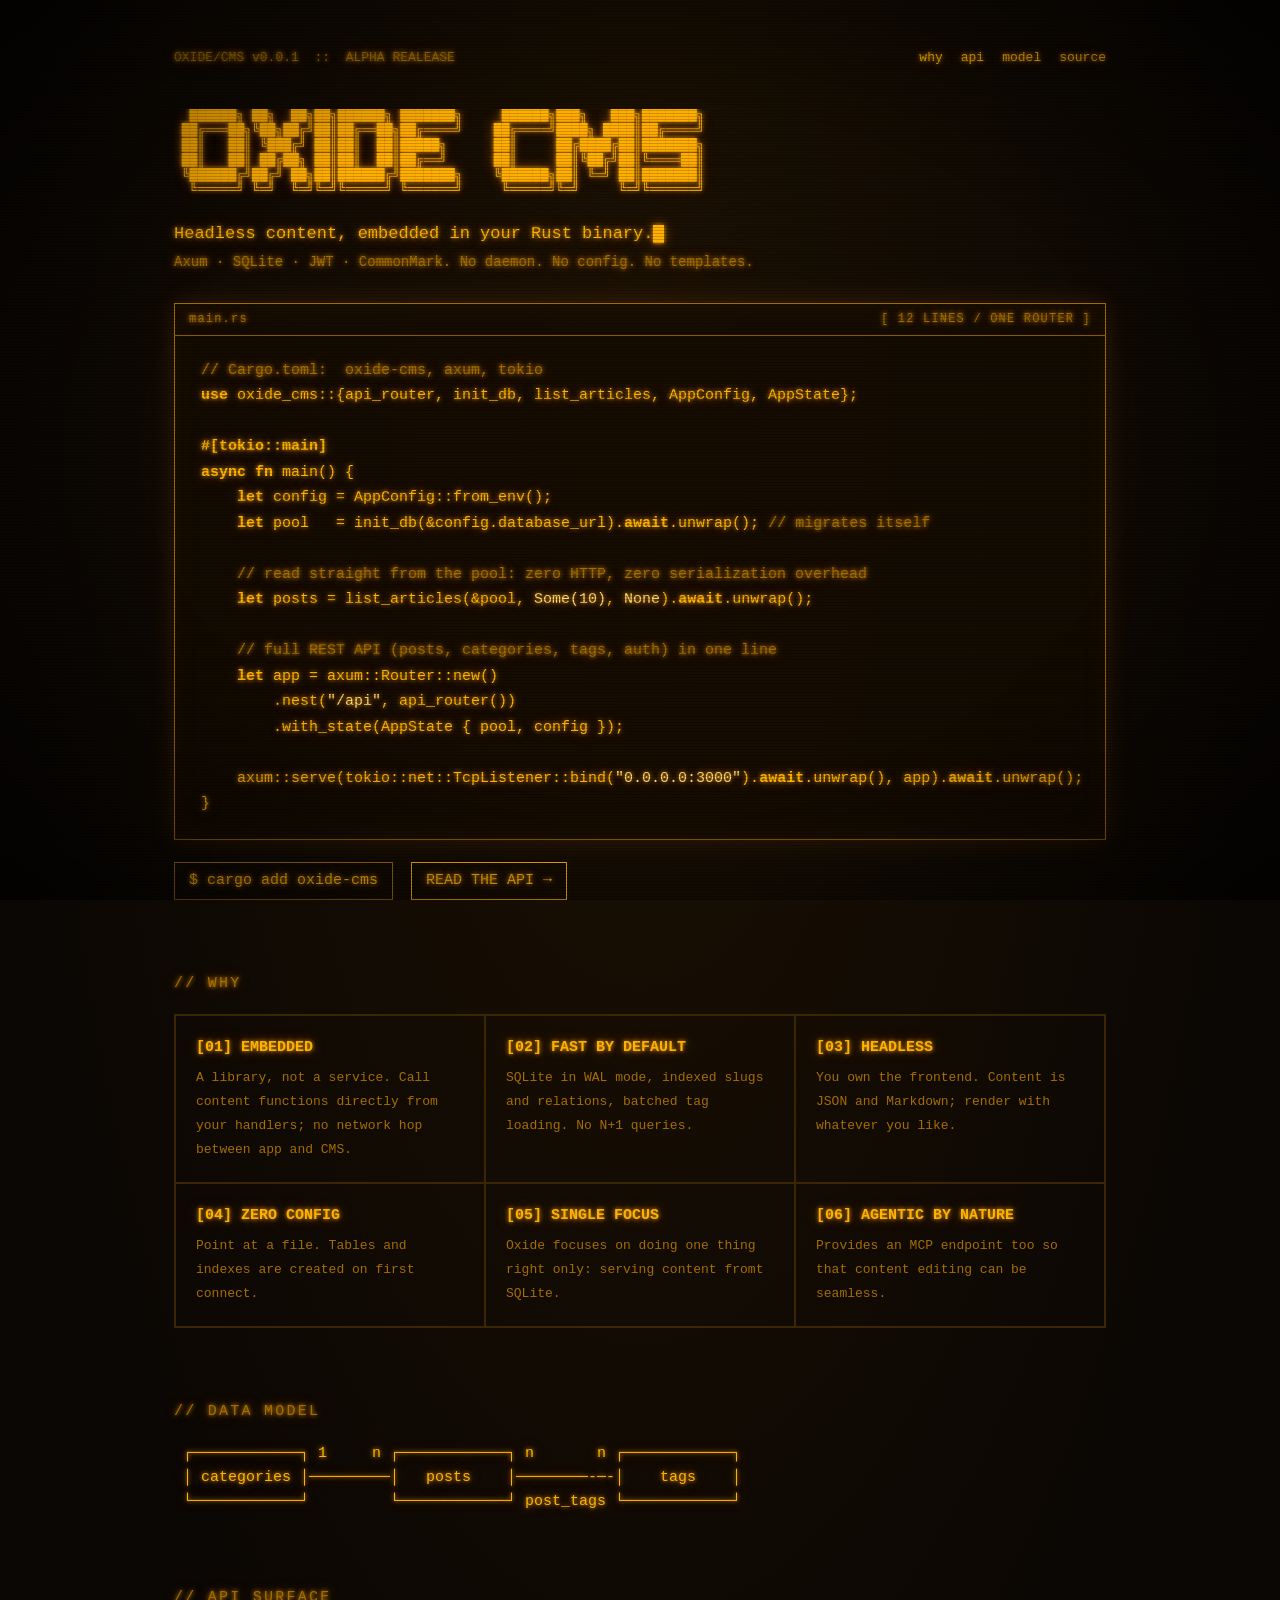
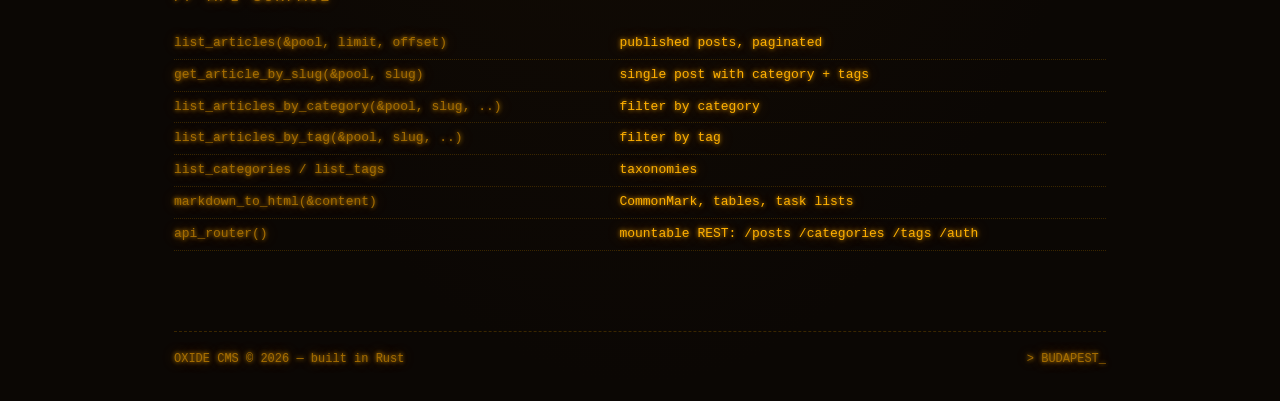
==== docs/index.html @ 40f8569c "feat: add initial index.html for OXIDE CMS documentation" ====
<!DOCTYPE html>
<html lang="en">

<head>
  <meta charset="utf-8">
  <meta name="viewport" content="width=device-width, initial-scale=1">
  <title>OXIDE CMS — headless content, embedded in Rust</title>
  <meta name="description"
    content="Oxide CMS: an embeddable headless CMS library for Rust. Axum + SQLite, zero config.">
  <style>
    :root {
      --bg: #0b0704;
      --amber: #ffb000;
      --amber-dim: #a56d00;
      --amber-faint: #3a2600;
      --glow: 0 0 4px rgba(255, 176, 0, .9), 0 0 14px rgba(255, 140, 0, .45);
    }

    * {
      box-sizing: border-box;
      margin: 0;
      padding: 0;
    }

    html {
      background: var(--bg);
    }

    body {
      min-height: 100vh;
      background:
        radial-gradient(ellipse at 50% 20%, #1c1103 0%, var(--bg) 70%);
      color: var(--amber);
      font: 15px/1.6 "IBM Plex Mono", "SF Mono", Menlo, Consolas, monospace;
      text-shadow: var(--glow);
      position: relative;
    }

    /* CRT scanlines + vignette */
    body::before {
      content: "";
      position: fixed;
      inset: 0;
      pointer-events: none;
      z-index: 10;
      background: repeating-linear-gradient(0deg, rgba(0, 0, 0, .18) 0 1px, transparent 1px 3px);
    }

    body::after {
      content: "";
      position: fixed;
      inset: 0;
      pointer-events: none;
      z-index: 11;
      background: radial-gradient(ellipse at center, transparent 55%, rgba(0, 0, 0, .65) 100%);
      animation: flicker 6s infinite;
    }

    @keyframes flicker {

      0%,
      100% {
        opacity: 1
      }

      50% {
        opacity: .94
      }

      52% {
        opacity: 1
      }

      90% {
        opacity: .97
      }
    }

    main {
      max-width: 980px;
      margin: 0 auto;
      padding: 48px 24px 32px;
    }

    pre {
      font-family: inherit;
    }

    a {
      color: var(--amber);
      text-decoration: none;
      border-bottom: 1px dashed var(--amber-dim);
    }

    a:hover {
      background: var(--amber);
      color: var(--bg);
      text-shadow: none;
    }

    nav {
      display: flex;
      justify-content: space-between;
      color: var(--amber-dim);
      font-size: 13px;
      margin-bottom: 40px;
    }

    nav a {
      margin-left: 18px;
      border: 0;
    }

    .logo {
      font-size: clamp(6px, 1.55vw, 13px);
      line-height: 1.15;
      white-space: pre;
      overflow: hidden;
    }

    .tag {
      margin: 22px 0 28px;
      font-size: 17px;
    }

    .cursor {
      display: inline-block;
      width: .6em;
      height: 1.1em;
      background: var(--amber);
      vertical-align: text-bottom;
      box-shadow: var(--glow);
      animation: blink 1s steps(1) infinite;
    }

    @keyframes blink {
      50% {
        opacity: 0;
      }
    }

    .term {
      border: 1px solid var(--amber-dim);
      box-shadow: 0 0 24px rgba(255, 140, 0, .15), inset 0 0 30px rgba(255, 140, 0, .05);
      background: rgba(20, 12, 2, .7);
    }

    .term-bar {
      display: flex;
      justify-content: space-between;
      padding: 6px 14px;
      border-bottom: 1px solid var(--amber-dim);
      color: var(--amber-dim);
      font-size: 12px;
      letter-spacing: .1em;
    }

    .term pre {
      padding: 22px 26px;
      font-size: clamp(12px, 1.7vw, 15px);
      line-height: 1.7;
      overflow: hidden;
    }

    .c {
      color: var(--amber-dim);
    }

    .k {
      font-weight: bold;
    }

    .s {
      color: #ffd37a;
    }

    .cta {
      margin: 22px 0 8px;
      display: flex;
      gap: 18px;
      flex-wrap: wrap;
    }

    .cta code {
      border: 1px solid var(--amber-dim);
      padding: 6px 14px;
    }

    .cta a {
      padding: 6px 14px;
      border: 1px solid var(--amber);
    }

    h2 {
      font-size: 15px;
      font-weight: normal;
      letter-spacing: .15em;
      margin: 72px 0 18px;
      color: var(--amber-dim);
    }

    h2::before {
      content: "// ";
    }

    .grid {
      display: grid;
      grid-template-columns: repeat(auto-fit, minmax(270px, 1fr));
      gap: 0;
      border: 1px solid var(--amber-faint);
    }

    .grid div {
      padding: 20px;
      border: 1px solid var(--amber-faint);
    }

    .grid b {
      display: block;
      margin-bottom: 6px;
    }

    .grid span {
      color: var(--amber-dim);
      font-size: 13px;
      text-shadow: none;
    }

    table {
      width: 100%;
      border-collapse: collapse;
      font-size: 13px;
    }

    td {
      padding: 5px 10px 5px 0;
      border-bottom: 1px dotted var(--amber-faint);
      vertical-align: top;
    }

    td:first-child {
      white-space: nowrap;
      color: var(--amber-dim);
    }

    footer {
      margin-top: 80px;
      padding-top: 18px;
      border-top: 1px dashed var(--amber-faint);
      color: var(--amber-dim);
      font-size: 12px;
      display: flex;
      justify-content: space-between;
      flex-wrap: wrap;
      gap: 8px;
    }

    .mob {
      display: none;
    }

    html,
    body {
      overflow-x: hidden;
    }

    main,
    .term,
    .grid,
    table {
      min-width: 0;
    }

    @media (max-width: 640px) {
      main {
        padding: 28px 16px 24px;
      }

      nav {
        flex-direction: column;
        gap: 6px;
        margin-bottom: 28px;
      }

      nav a {
        margin: 0 14px 0 0;
      }

      .desk {
        display: none;
      }

      pre.mob {
        display: block;
      }

      .logo.mob {
        font-size: 13px;
        line-height: 1.1;
        text-align: center;
        margin: 0 auto;
        width: max-content;
      }

      .tag {
        font-size: 15px;
      }

      .term pre {
        padding: 16px;
        font-size: 11px;
        overflow: auto;
      }

      .term-bar span:last-child {
        display: none;
      }

      .cta {
        flex-direction: column;
      }

      .diagram {
        text-align: center;
        width: max-content;
        margin: 0 auto;
      }

      table,
      tbody,
      tr,
      td {
        display: block;
        width: 100%;
      }

      tr {
        padding: 10px 0;
        border-bottom: 1px dotted var(--amber-faint);
      }

      td {
        border: 0;
        padding: 0;
        white-space: normal;
        overflow-wrap: anywhere;
      }

      td:first-child {
        color: var(--amber);
        font-weight: bold;
      }

      td:last-child {
        color: var(--amber-dim);
        padding-left: 2ch;
      }

      td:last-child::before {
        content: "> ";
      }
    }

    @media (prefers-reduced-motion: reduce) {

      .cursor,
      body::after {
        animation: none;
      }
    }
  </style>
</head>

<body>
  <main>

    <nav>
      <span>OXIDE/CMS v0.0.1 &nbsp;::&nbsp; ALPHA REALEASE</span>
      <span><a href="#why">why</a><a href="#api">api</a><a href="#model">model</a><a
          href="https://github.com/">source</a></span>
    </nav>

    <pre class="logo desk" aria-label="OXIDE CMS">
  ██████╗ ██╗  ██╗██╗██████╗ ███████╗     ██████╗███╗   ███╗███████╗
 ██╔═══██╗╚██╗██╔╝██║██╔══██╗██╔════╝    ██╔════╝████╗ ████║██╔════╝
 ██║   ██║ ╚███╔╝ ██║██║  ██║█████╗      ██║     ██╔████╔██║███████╗
 ██║   ██║ ██╔██╗ ██║██║  ██║██╔══╝      ██║     ██║╚██╔╝██║╚════██║
 ╚██████╔╝██╔╝ ██╗██║██████╔╝███████╗    ╚██████╗██║ ╚═╝ ██║███████║
  ╚═════╝ ╚═╝  ╚═╝╚═╝╚═════╝ ╚══════╝     ╚═════╝╚═╝     ╚═╝╚══════╝
</pre>

    <pre class="logo mob" aria-label="OXIDE CMS">
 ██████╗ ██╗  ██╗██╗
██╔═══██╗╚██╗██╔╝██║
██║   ██║ ╚███╔╝ ██║
██║   ██║ ██╔██╗ ██║
╚██████╔╝██╔╝ ██╗██║
 ╚═════╝ ╚═╝  ╚═╝╚═╝

██████╗ ███████╗
██╔══██╗██╔════╝
██║  ██║█████╗
██║  ██║██╔══╝
██████╔╝███████╗
╚═════╝ ╚══════╝

 ██████╗███╗   ███╗███████╗
██╔════╝████╗ ████║██╔════╝
██║     ██╔████╔██║███████╗
██║     ██║╚██╔╝██║╚════██║
╚██████╗██║ ╚═╝ ██║███████║
 ╚═════╝╚═╝     ╚═╝╚══════╝
</pre>

    <p class="tag">Headless content, embedded in your Rust binary.<span class="cursor"></span><br>
      <span style="color:var(--amber-dim);font-size:14px">Axum &middot; SQLite &middot; JWT &middot; CommonMark. No
        daemon. No config. No templates.</span>
    </p>

    <section class="term" aria-label="Quickstart">
      <div class="term-bar"><span>main.rs</span><span>[ 12 LINES / ONE ROUTER ]</span></div>
      <pre><span class="c">// Cargo.toml:  oxide-cms, axum, tokio</span>
<span class="k">use</span> oxide_cms::{api_router, init_db, list_articles, AppConfig, AppState};

<span class="k">#[tokio::main]</span>
<span class="k">async fn</span> main() {
    <span class="k">let</span> config = AppConfig::from_env();
    <span class="k">let</span> pool   = init_db(&amp;config.database_url).<span class="k">await</span>.unwrap(); <span class="c">// migrates itself</span>

    <span class="c">// read straight from the pool: zero HTTP, zero serialization overhead</span>
    <span class="k">let</span> posts = list_articles(&amp;pool, <span class="s">Some(10)</span>, <span class="s">None</span>).<span class="k">await</span>.unwrap();

    <span class="c">// full REST API (posts, categories, tags, auth) in one line</span>
    <span class="k">let</span> app = axum::Router::new()
        .nest(<span class="s">"/api"</span>, api_router())
        .with_state(AppState { pool, config });

    axum::serve(tokio::net::TcpListener::bind(<span class="s">"0.0.0.0:3000"</span>).<span class="k">await</span>.unwrap(), app).<span class="k">await</span>.unwrap();
}</pre>
    </section>

    <div class="cta">
      <code>$ cargo add oxide-cms</code>
      <a href="#api">READ THE API &rarr;</a>
    </div>

    <h2 id="why">WHY</h2>
    <div class="grid">
      <div><b>[01] EMBEDDED</b><span>A library, not a service. Call content functions directly from your handlers; no
          network hop between app and CMS.</span></div>
      <div><b>[02] FAST BY DEFAULT</b><span>SQLite in WAL mode, indexed slugs and relations, batched tag loading. No N+1
          queries.</span></div>
      <div><b>[03] HEADLESS</b><span>You own the frontend. Content is JSON and Markdown; render with whatever you
          like.</span></div>
      <div><b>[04] ZERO CONFIG</b><span>Point at a file. Tables and indexes are created on first connect.</span></div>
      <div><b>[05] SINGLE FOCUS</b><span>Oxide focuses on doing one thing right only: serving content fromt
          SQLite.</span></div>
      <div><b>[06] AGENTIC BY NATURE</b><span>Provides an MCP endpoint too so that content editing can be
          seamless.</span></div>
    </div>

    <h2 id="model">DATA MODEL</h2>
    <pre class="desk">
 ┌────────────┐ 1     n ┌────────────┐ n       n ┌────────────┐
 │ categories │─────────│   posts    │────────-─-│    tags    │
 └────────────┘         └────────────┘ post_tags └────────────┘
</pre>
    <pre class="mob diagram">
┌────────────┐
│ categories │
└─────┬──────┘
1:n
┌─────┴──────┐
│   posts    │
└─────┬──────┘
n:n
(post_tags)
┌─────┴──────┐
│    tags    │
└────────────┘
</pre>

    <h2 id="api">API SURFACE</h2>
    <table>
      <tr>
        <td>list_articles(&amp;pool, limit, offset)</td>
        <td>published posts, paginated</td>
      </tr>
      <tr>
        <td>get_article_by_slug(&amp;pool, slug)</td>
        <td>single post with category + tags</td>
      </tr>
      <tr>
        <td>list_articles_by_category(&amp;pool, slug, ..)</td>
        <td>filter by category</td>
      </tr>
      <tr>
        <td>list_articles_by_tag(&amp;pool, slug, ..)</td>
        <td>filter by tag</td>
      </tr>
      <tr>
        <td>list_categories / list_tags</td>
        <td>taxonomies</td>
      </tr>
      <tr>
        <td>markdown_to_html(&amp;content)</td>
        <td>CommonMark, tables, task lists</td>
      </tr>
      <tr>
        <td>api_router()</td>
        <td>mountable REST: /posts /categories /tags /auth</td>
      </tr>
    </table>

    <footer>
      <span>OXIDE CMS &copy; 2026 &mdash; built in Rust</span>
      <span>&gt; BUDAPEST_</span>
    </footer>

  </main>
</body>

</html>
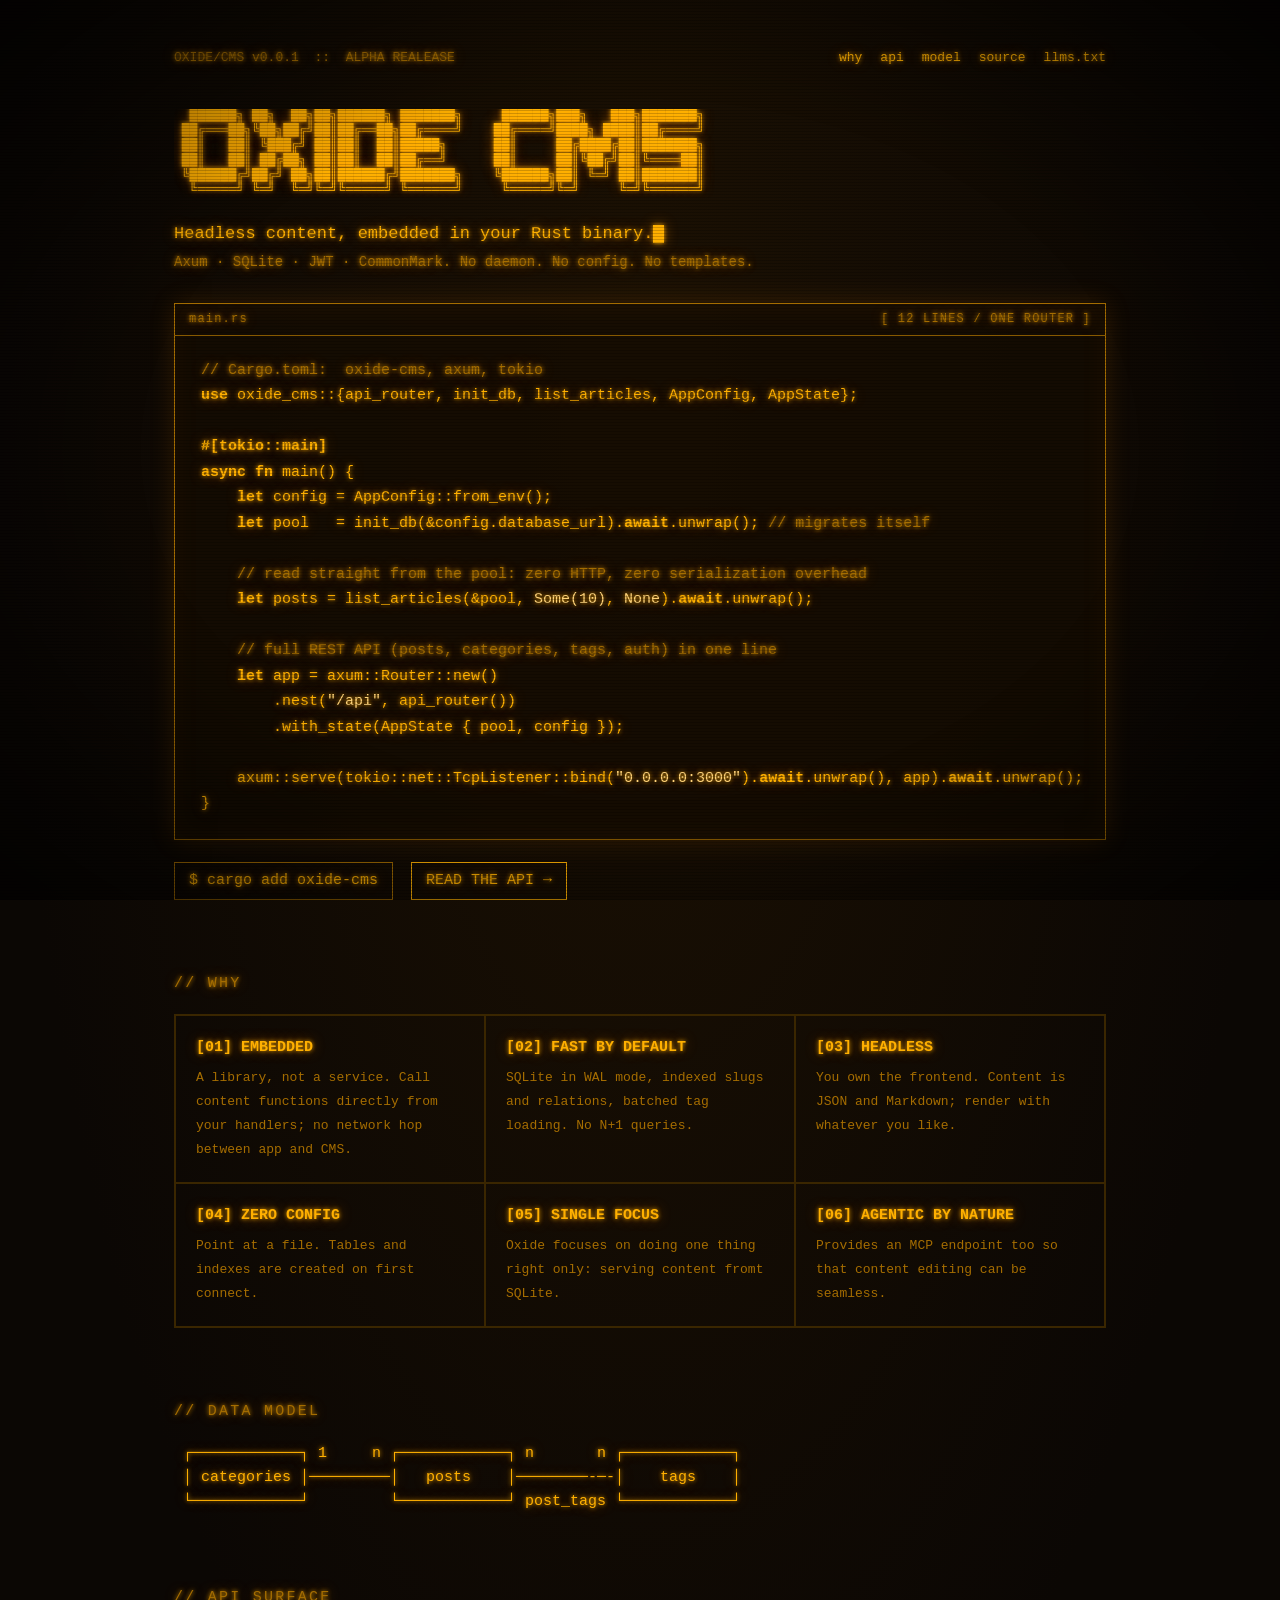
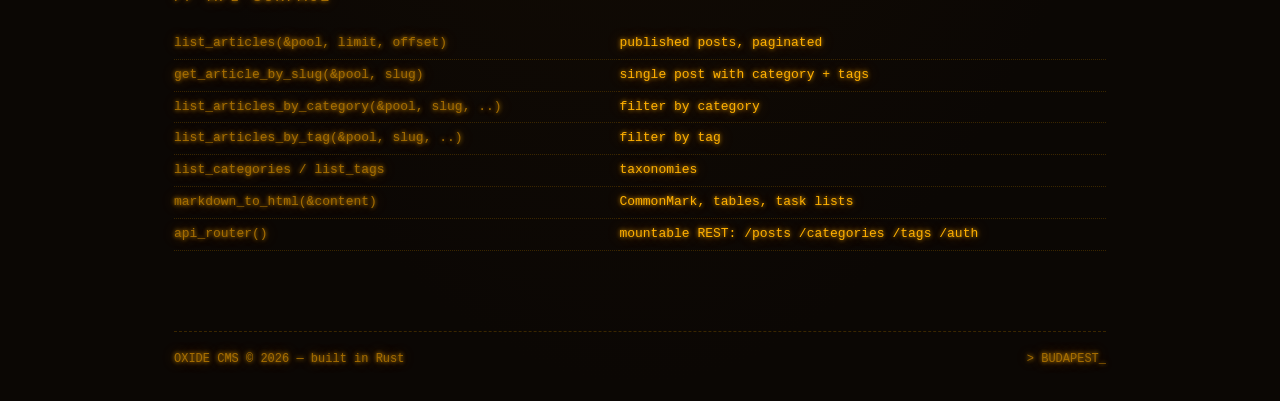
==== commit 8bfe7fd2: "docs: add llms.txt and link in navbar" ====
--- a/docs/index.html
+++ b/docs/index.html
@@ -377,7 +377,7 @@
     <nav>
       <span>OXIDE/CMS v0.0.1 &nbsp;::&nbsp; ALPHA REALEASE</span>
       <span><a href="#why">why</a><a href="#api">api</a><a href="#model">model</a><a
-          href="https://github.com/">source</a></span>
+          href="https://github.com/tiborsaas/oxide-cms/">source</a><a href="llms.txt">llms.txt</a></span>
     </nav>
 
     <pre class="logo desk" aria-label="OXIDE CMS">
